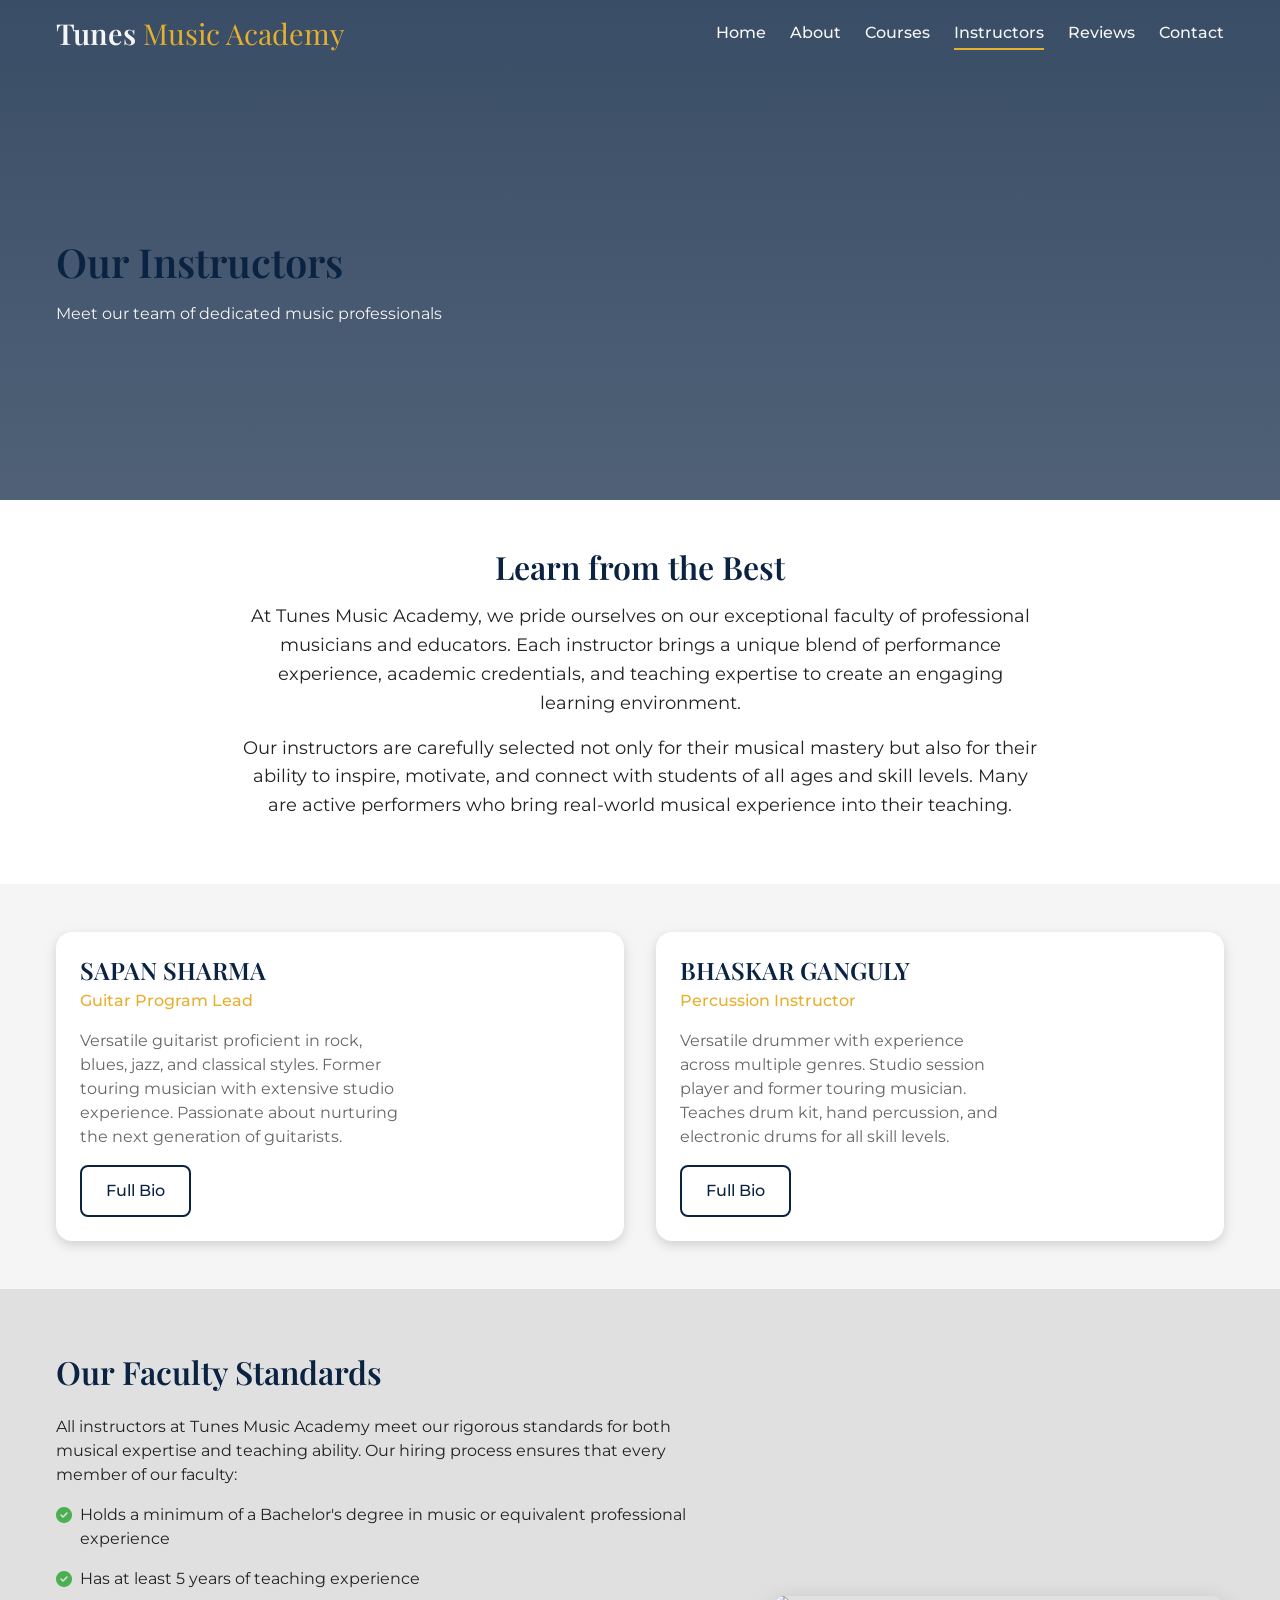
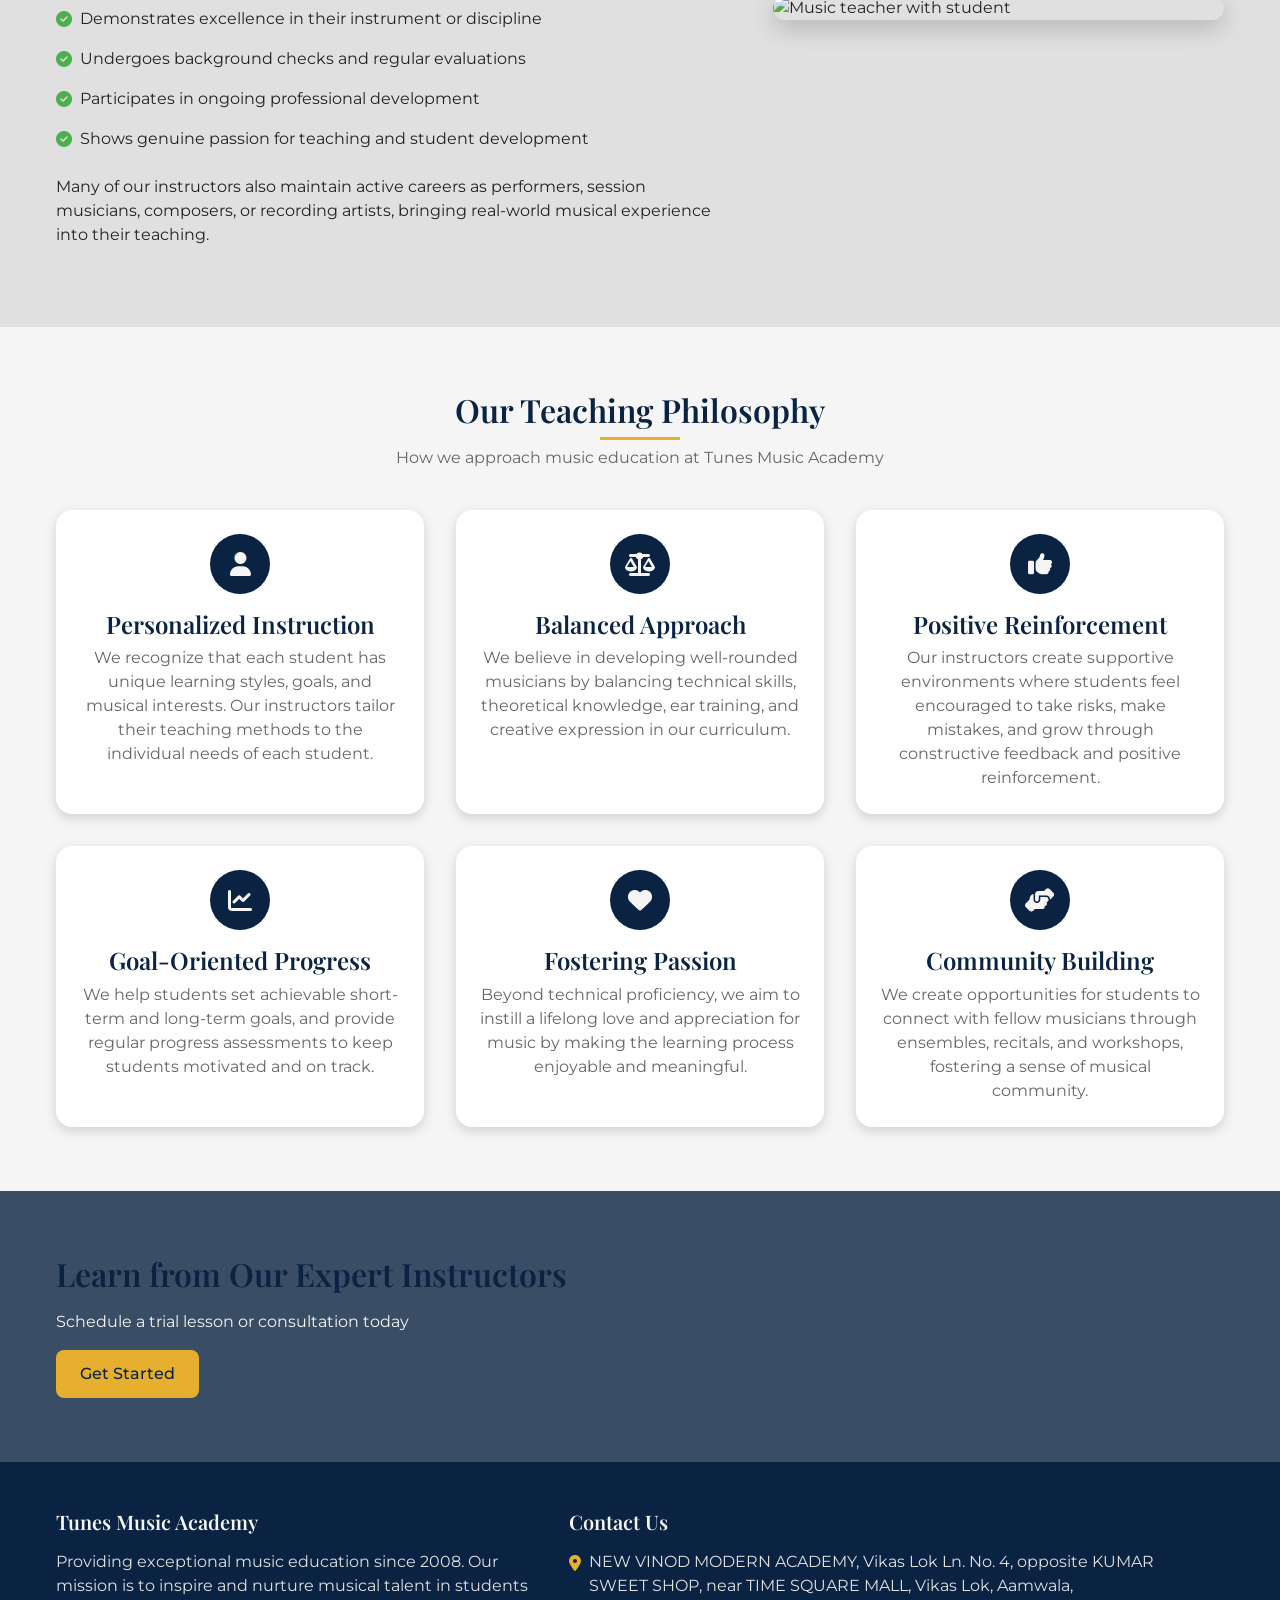
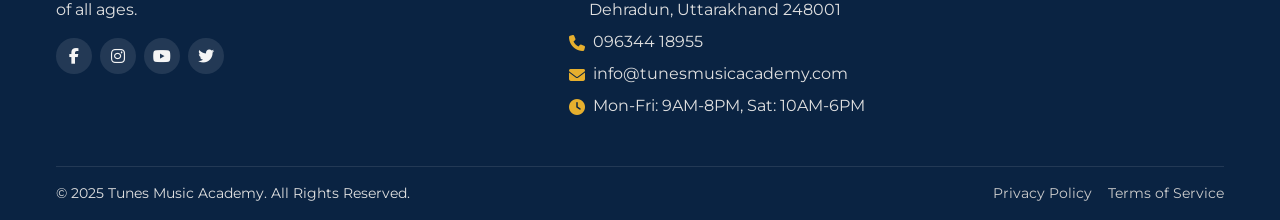
==== instructors.html @ b1704c76 "1st" ====
<!DOCTYPE html>
<html lang="en">
<head>
  <meta charset="UTF-8">
  <meta name="viewport" content="width=device-width, initial-scale=1.0">
  <title>Our Instructors | Tunes Music Academy</title>
  <link rel="stylesheet" href="css/main.css">
  <link rel="stylesheet" href="css/instructors.css">
  <link rel="preconnect" href="https://fonts.googleapis.com">
  <link rel="preconnect" href="https://fonts.gstatic.com" crossorigin>
  <link href="https://fonts.googleapis.com/css2?family=Playfair+Display:wght@400;600;700&family=Montserrat:wght@300;400;500;600&display=swap" rel="stylesheet">
  <link rel="stylesheet" href="https://cdnjs.cloudflare.com/ajax/libs/font-awesome/6.4.0/css/all.min.css">
</head>
<body>
  <header id="main-header">
    <div class="container">
      <div class="logo">
        <a href="index.html">
          <h1>Tunes <span>Music Academy</span></h1>
        </a>
      </div>
      <nav>
        <ul class="nav-links">
          <li><a href="index.html">Home</a></li>
          <li><a href="about.html">About</a></li>
          <li><a href="courses.html">Courses</a></li>
          <li><a href="instructors.html" class="active">Instructors</a></li>
          <li><a href="reviews.html">Reviews</a></li>
          <li><a href="contact.html">Contact</a></li>
        </ul>
        <div class="mobile-nav-toggle">
          <span></span>
          <span></span>
          <span></span>
        </div>
      </nav>
    </div>
  </header>

  <section id="instructors-hero">
    <div class="container">
      <div class="instructors-hero-content">
        <h1>Our <span class="accent">Instructors</span></h1>
        <p>Meet our team of dedicated music professionals</p>
      </div>
    </div>
    <div class="hero-overlay"></div>
  </section>

  <section id="instructor-intro">
    <div class="container">
      <div class="intro-content">
        <h2>Learn from the Best</h2>
        <p>At Tunes Music Academy, we pride ourselves on our exceptional faculty of professional musicians and educators. Each instructor brings a unique blend of performance experience, academic credentials, and teaching expertise to create an engaging learning environment.</p>
        <p>Our instructors are carefully selected not only for their musical mastery but also for their ability to inspire, motivate, and connect with students of all ages and skill levels. Many are active performers who bring real-world musical experience into their teaching.</p>
      </div>
    </div>
  </section>

  
  <section id="instructors-grid">
    <div class="container">
      <div class="instructors-list">
        
        <!-- Guitar Instructors -->
        <div class="instructor-card" data-instrument="guitar">
         

          
          <div class="instructor-info">
            <h3>SAPAN SHARMA</h3>
            <p class="instructor-title">Guitar Program Lead</p>
            
            <p class="instructor-bio">Versatile guitarist proficient in rock, blues, jazz, and classical styles. Former touring musician with extensive studio experience. Passionate about nurturing the next generation of guitarists.</p>
            <a href="#" class="btn btn-outline instructor-details-btn" data-instructor="jake-thompson">Full Bio</a>
          </div>
        </div>


        <!-- Percussion Instructors -->
        <div class="instructor-card" data-instrument="percussion">
          
            
      
          
          <div class="instructor-info">
            <h3>BHASKAR GANGULY</h3>
            <p class="instructor-title">Percussion Instructor</p>
            
            <p class="instructor-bio">Versatile drummer with experience across multiple genres. Studio session player and former touring musician. Teaches drum kit, hand percussion, and electronic drums for all skill levels.</p>
            <a href="#" class="btn btn-outline instructor-details-btn" data-instructor="marcus-williams">Full Bio</a>
          </div>
        </div>
</div>
    </div>
  </section>
        

  <section id="faculty-qualifications">
    <div class="container">
      <div class="qualifications-content">
        <div class="qualifications-text">
          <h2>Our Faculty Standards</h2>
          <p>All instructors at Tunes Music Academy meet our rigorous standards for both musical expertise and teaching ability. Our hiring process ensures that every member of our faculty:</p>
          <ul class="qualifications-list">
            <li><i class="fas fa-check-circle"></i> Holds a minimum of a Bachelor's degree in music or equivalent professional experience</li>
            <li><i class="fas fa-check-circle"></i> Has at least 5 years of teaching experience</li>
            <li><i class="fas fa-check-circle"></i> Demonstrates excellence in their instrument or discipline</li>
            <li><i class="fas fa-check-circle"></i> Undergoes background checks and regular evaluations</li>
            <li><i class="fas fa-check-circle"></i> Participates in ongoing professional development</li>
            <li><i class="fas fa-check-circle"></i> Shows genuine passion for teaching and student development</li>
          </ul>
          <p>Many of our instructors also maintain active careers as performers, session musicians, composers, or recording artists, bringing real-world musical experience into their teaching.</p>
        </div>
        <div class="qualifications-image">
          <img src="https://images.pexels.com/photos/7097455/pexels-photo-7097455.jpeg" alt="Music teacher with student">
        </div>
      </div>
    </div>
  </section>

  <section id="teaching-philosophy">
    <div class="container">
      <div class="section-header">
        <h2>Our Teaching Philosophy</h2>
        <p>How we approach music education at Tunes Music Academy</p>
      </div>
      <div class="philosophy-grid">
        <div class="philosophy-item">
          <div class="philosophy-icon">
            <i class="fas fa-user"></i>
          </div>
          <h3>Personalized Instruction</h3>
          <p>We recognize that each student has unique learning styles, goals, and musical interests. Our instructors tailor their teaching methods to the individual needs of each student.</p>
        </div>
        <div class="philosophy-item">
          <div class="philosophy-icon">
            <i class="fas fa-balance-scale"></i>
          </div>
          <h3>Balanced Approach</h3>
          <p>We believe in developing well-rounded musicians by balancing technical skills, theoretical knowledge, ear training, and creative expression in our curriculum.</p>
        </div>
        <div class="philosophy-item">
          <div class="philosophy-icon">
            <i class="fas fa-thumbs-up"></i>
          </div>
          <h3>Positive Reinforcement</h3>
          <p>Our instructors create supportive environments where students feel encouraged to take risks, make mistakes, and grow through constructive feedback and positive reinforcement.</p>
        </div>
        <div class="philosophy-item">
          <div class="philosophy-icon">
            <i class="fas fa-chart-line"></i>
          </div>
          <h3>Goal-Oriented Progress</h3>
          <p>We help students set achievable short-term and long-term goals, and provide regular progress assessments to keep students motivated and on track.</p>
        </div>
        <div class="philosophy-item">
          <div class="philosophy-icon">
            <i class="fas fa-heart"></i>
          </div>
          <h3>Fostering Passion</h3>
          <p>Beyond technical proficiency, we aim to instill a lifelong love and appreciation for music by making the learning process enjoyable and meaningful.</p>
        </div>
        <div class="philosophy-item">
          <div class="philosophy-icon">
            <i class="fas fa-hands-helping"></i>
          </div>
          <h3>Community Building</h3>
          <p>We create opportunities for students to connect with fellow musicians through ensembles, recitals, and workshops, fostering a sense of musical community.</p>
        </div>
      </div>
    </div>
  </section>

  <section id="instructor-cta" class="parallax">
    <div class="container">
      <div class="cta-content">
        <h2>Learn from Our Expert Instructors</h2>
        <p>Schedule a trial lesson or consultation today</p>
        <a href="contact.html" class="btn btn-primary">Get Started</a>
      </div>
    </div>
  </section>

  <div id="instructor-bio-modal" class="modal-hidden">
    <div class="modal instructor-modal">
      <div class="modal-header">
        <h3 id="modal-instructor-name"></h3>
        <button class="close-modal">&times;</button>
      </div>
      <div class="modal-body">
        <div class="modal-instructor-image">
          <img id="modal-instructor-img" src="" alt="Instructor">
        </div>
        <div class="modal-instructor-info">
          <div class="modal-instructor-title" id="modal-instructor-title"></div>
          <div class="modal-instructor-credentials" id="modal-instructor-credentials"></div>
          
          <div class="modal-instructor-bio-full">
            <h4>About</h4>
            <div id="modal-instructor-bio"></div>
          </div>
          
          <div class="modal-instructor-specialties">
            <h4>Teaching Specialties</h4>
            <ul id="modal-instructor-specialties"></ul>
          </div>
          
          <div class="modal-instructor-education">
            <h4>Education & Background</h4>
            <ul id="modal-instructor-education"></ul>
          </div>
          
          <div class="modal-instructor-achievements">
            <h4>Notable Achievements</h4>
            <ul id="modal-instructor-achievements"></ul>
          </div>
          
          <a href="contact.html" class="btn btn-primary btn-block">Schedule a Lesson</a>
        </div>
      </div>
    </div>
  </div>

  <footer>
    <div class="container">
      <div class="footer-grid">
        <div class="footer-about">
          <h3>Tunes Music Academy</h3>
          <p>Providing exceptional music education since 2008. Our mission is to inspire and nurture musical talent in students of all ages.</p>
          <div class="social-links">
            <a href="#"><i class="fab fa-facebook-f"></i></a>
            <a href="#"><i class="fab fa-instagram"></i></a>
            <a href="#"><i class="fab fa-youtube"></i></a>
            <a href="#"><i class="fab fa-twitter"></i></a>
          </div>
        </div>
        
        <div class="footer-contact">
          <h3>Contact Us</h3>
          <ul>
            <li><i class="fas fa-map-marker-alt"></i> NEW VINOD MODERN ACADEMY, Vikas Lok Ln. No. 4, opposite KUMAR SWEET SHOP, near TIME SQUARE MALL, Vikas Lok, Aamwala, Dehradun, Uttarakhand 248001</li>
            <li><i class="fas fa-phone"></i> 096344 18955</li>
            <li><i class="fas fa-envelope"></i> info@tunesmusicacademy.com</li>
            <li><i class="fas fa-clock"></i> Mon-Fri: 9AM-8PM, Sat: 10AM-6PM</li>
          </ul>
        </div>
      </div>
      <div class="footer-bottom">
        <p>&copy; 2025 Tunes Music Academy. All Rights Reserved.</p>
        <div class="footer-bottom-links">
          <a href="#">Privacy Policy</a>
          <a href="#">Terms of Service</a>
        </div>
      </div>
    </div>
  </footer>

  <script src="js/main.js"></script>
  <script src="js/instructors.js"></script>
</body>
</html>
---- css/main.css ----
/* Main CSS File for Tunes Music Academy */

/* Reset and Base Styles */
:root {
  /* Color System */
  --color-primary: #0A2342; /* Deep Navy */
  --color-primary-light: #1C3D69;
  --color-primary-dark: #05152A;
  
  --color-secondary: #E6AF2E; /* Gold */
  --color-secondary-light: #F8D57E;
  --color-secondary-dark: #C99422;
  
  --color-accent: #CA3C25; /* Rust Red */
  --color-accent-light: #E65C47;
  --color-accent-dark: #A42E1C;
  
  --color-success: #4CAF50; /* Green */
  --color-success-light: #7BC67E;
  --color-success-dark: #3B8C3E;
  
  --color-warning: #FF9800; /* Orange */
  --color-warning-light: #FFB547;
  --color-warning-dark: #C77700;
  
  --color-error: #F44336; /* Red */
  --color-error-light: #FF7961;
  --color-error-dark: #C62828;
  
  --color-neutral-100: #F5F5F5; /* Light Cream */
  --color-neutral-200: #E0E0E0;
  --color-neutral-300: #CCCCCC;
  --color-neutral-400: #AAAAAA;
  --color-neutral-500: #808080;
  --color-neutral-600: #666666;
  --color-neutral-700: #444444;
  --color-neutral-800: #222222;
  --color-neutral-900: #111111;

  /* Typography */
  --font-heading: 'Playfair Display', serif;
  --font-body: 'Montserrat', sans-serif;
  
  /* Spacing (8px grid) */
  --space-1: 0.5rem;    /* 8px */
  --space-2: 1rem;      /* 16px */
  --space-3: 1.5rem;    /* 24px */
  --space-4: 2rem;      /* 32px */
  --space-5: 2.5rem;    /* 40px */
  --space-6: 3rem;      /* 48px */
  --space-8: 4rem;      /* 64px */
  --space-10: 5rem;     /* 80px */
  --space-12: 6rem;     /* 96px */
  
  /* Other variables */
  --border-radius-sm: 4px;
  --border-radius-md: 8px;
  --border-radius-lg: 16px;
  --border-radius-xl: 24px;
  
  --box-shadow-sm: 0 2px 8px rgba(0, 0, 0, 0.1);
  --box-shadow-md: 0 4px 12px rgba(0, 0, 0, 0.15);
  --box-shadow-lg: 0 8px 24px rgba(0, 0, 0, 0.2);
  
  --transition-fast: 0.2s ease;
  --transition-normal: 0.3s ease;
  --transition-slow: 0.5s ease;
  
  /* Container widths */
  --container-max-width: 1200px;
  --container-padding: var(--space-2);
}

* {
  margin: 0;
  padding: 0;
  box-sizing: border-box;
}

html {
  font-size: 16px;
  scroll-behavior: smooth;
}

body {
  font-family: var(--font-body);
  line-height: 1.5;
  color: var(--color-neutral-800);
  background-color: var(--color-neutral-100);
  overflow-x: hidden;
}

h1, h2, h3, h4, h5, h6 {
  font-family: var(--font-heading);
  font-weight: 600;
  line-height: 1.2;
  margin-bottom: var(--space-2);
  color: var(--color-primary);
}

h1 {
  font-size: 2.5rem;
}

h2 {
  font-size: 2rem;
}

h3 {
  font-size: 1.5rem;
}

p {
  margin-bottom: var(--space-2);
}

a {
  color: var(--color-primary);
  text-decoration: none;
  transition: var(--transition-fast);
}

a:hover {
  color: var(--color-secondary);
}

ul, ol {
  margin-bottom: var(--space-2);
  margin-left: var(--space-3);
}

img {
  max-width: 100%;
  height: auto;
  display: block;
}

.container {
  width: 100%;
  max-width: var(--container-max-width);
  margin: 0 auto;
  padding: 0 var(--container-padding);
}

.section-header {
  text-align: center;
  margin-bottom: var(--space-5);
}

.section-header h2 {
  position: relative;
  display: inline-block;
  margin-bottom: var(--space-2);
}

.section-header h2::after {
  content: '';
  position: absolute;
  bottom: -10px;
  left: 50%;
  transform: translateX(-50%);
  width: 80px;
  height: 3px;
  background: var(--color-secondary);
}

.section-header p {
  color: var(--color-neutral-600);
  max-width: 700px;
  margin: 0 auto;
}

/* Header & Navigation */
#main-header {
  position: fixed;
  top: 0;
  left: 0;
  width: 100%;
  z-index: 1000;
  background-color: transparent;
  transition: var(--transition-normal);
  padding: var(--space-2) 0;
}

#main-header.scrolled {
  background-color: var(--color-primary);
  box-shadow: var(--box-shadow-md);
  padding: var(--space-1) 0;
}

#main-header .container {
  display: flex;
  justify-content: space-between;
  align-items: center;
}

.logo h1 {
  font-size: 1.8rem;
  margin-bottom: 0;
  color: var(--color-neutral-100);
}

.logo h1 span {
  font-weight: 300;
  color: var(--color-secondary);
}

.nav-links {
  display: flex;
  gap: var(--space-3);
  list-style: none;
  margin: 0;
}

.nav-links a {
  color: var(--color-neutral-100);
  font-weight: 500;
  padding: var(--space-1) 0;
  position: relative;
}

.nav-links a::after {
  content: '';
  position: absolute;
  bottom: 0;
  left: 0;
  width: 0;
  height: 2px;
  background-color: var(--color-secondary);
  transition: var(--transition-fast);
}

.nav-links a:hover::after,
.nav-links a.active::after {
  width: 100%;
}

.mobile-nav-toggle {
  display: none;
  flex-direction: column;
  gap: 6px;
  cursor: pointer;
}

.mobile-nav-toggle span {
  display: block;
  width: 30px;
  height: 3px;
  background-color: var(--color-neutral-100);
  transition: var(--transition-fast);
}

/* Buttons */
.btn {
  display: inline-block;
  padding: 0.75rem 1.5rem;
  border-radius: var(--border-radius-md);
  font-weight: 500;
  text-align: center;
  cursor: pointer;
  transition: var(--transition-fast);
  border: none;
  font-family: var(--font-body);
}

.btn-primary {
  background-color: var(--color-secondary);
  color: var(--color-primary);
}

.btn-primary:hover {
  background-color: var(--color-secondary-dark);
  color: var(--color-primary);
  transform: translateY(-2px);
}

.btn-secondary {
  background-color: transparent;
  color: var(--color-neutral-100);
  border: 2px solid var(--color-neutral-100);
}

.btn-secondary:hover {
  background-color: var(--color-neutral-100);
  color: var(--color-primary);
  transform: translateY(-2px);
}

.btn-outline {
  background-color: transparent;
  color: var(--color-primary);
  border: 2px solid var(--color-primary);
}

.btn-outline:hover {
  background-color: var(--color-primary);
  color: var(--color-neutral-100);
}

.btn-block {
  display: block;
  width: 100%;
}

/* Hero Sections */
[id$="-hero"] {
  position: relative;
  height: 500px;
  display: flex;
  align-items: center;
  background-size: cover;
  background-position: center;
  color: var(--color-neutral-100);
  margin-top: 0;
  padding-top: 80px;
}

#hero {
  height: 100%;
  background-image: url('https://images.unsplash.com/photo-1445375011782-2384686778a0?q=80&w=2070&auto=format&fit=crop&ixlib=rb-4.0.3&ixid=M3wxMjA3fDB8MHxwaG90by1wYWdlfHx8fGVufDB8fHx8fA%3D%3D.jpg');
  position: relative;
  z-index: 1;
}

#about-hero {
  background-image: url('https://images.pexels.com/photos/1021142/pexels-photo-1021142.jpeg');
}

#courses-hero {
  background-image: url('https://images.pexels.com/photos/1246437/pexels-photo-1246437.jpeg');
}

#instructors-hero {
  background-image: url('https://images.pexels.com/photos/8412353/pexels-photo-8412353.jpeg');
}

#reviews-hero {
  background-image: url('https://images.pexels.com/photos/2531728/pexels-photo-2531728.jpeg');
}

#contact-hero {
  background-image: url('https://images.pexels.com/photos/2426085/pexels-photo-2426085.jpeg');
}

.hero-overlay {
  position: absolute;
  top: 0;
  left: 0;
  width: 200%;
  height: 100%;
  background: linear-gradient(rgba(10, 35, 66, 0.8), rgba(10, 35, 66, 0.7));
  z-index: -1;
}

[id$="-hero"] .container {
  position: relative;
  z-index: 2;
}

[id$="-hero-content"] h1 {
  font-size: 3.5rem;
  color: var(--color-neutral-100);
  margin-bottom: var(--space-2);
}

[id$="-hero-content"] p {
  font-size: 1.25rem;
  max-width: 600px;
  margin-bottom: var(--space-3);
}

[id$="-hero-content"] .accent {
  color: var(--color-secondary);
}

.cta-buttons {
  display: flex;
  gap: var(--space-2);
  margin-top: var(--space-3);
}

/* Animation for text highlight */
.animated-text .accent {
  position: relative;
  display: inline-block;
}

.animated-text .accent::after {
  content: '';
  position: absolute;
  bottom: 0;
  left: 0;
  width: 100%;
  height: 30%;
  background-color: rgba(230, 175, 46, 0.3);
  z-index: -1;
  transform-origin: bottom;
  animation: highlight 1.5s ease-out forwards;
}

@keyframes highlight {
  0% {
    transform: scaleY(0);
  }
  100% {
    transform: scaleY(1);
  }
}

/* Parallax Sections */
.parallax {
  background-attachment: fixed;
  background-position: center;
  background-repeat: no-repeat;
  background-size: cover;
  position: relative;
  color: var(--color-neutral-100);
  padding: var(--space-8) 0;
}

.parallax::before {
  content: '';
  position: absolute;
  top: 0;
  left: 0;
  width: 100%;
  height: 100%;
  background: linear-gradient(rgba(10, 35, 66, 0.8), rgba(10, 35, 66, 0.8));
  z-index: 1;
}

.parallax .container {
  position: relative;
  z-index: 2;
}

#stats {
  background-image: url('https://images.pexels.com/photos/164835/pexels-photo-164835.jpeg');
}

#cta, 
#registration-cta,
#contact-cta,
#reviews-cta,
#instructor-cta {
  background-image: url('https://images.pexels.com/photos/1626481/pexels-photo-1626481.jpeg');
}

/* Footer */
footer {
  background-color: var(--color-primary);
  color: var(--color-neutral-200);
  padding: var(--space-6) 0 var(--space-2);
}

.footer-grid {
  display: grid;
  grid-template-columns: auto auto auto auto;
  gap: var(--space-4);
  margin-bottom: var(--space-5);
}

.footer-about h3,
.footer-links h3,
.footer-courses h3,
.footer-contact h3 {
  color: var(--color-neutral-100);
  margin-bottom: var(--space-2);
  font-size: 1.25rem;
}

.social-links {
  display: flex;
  gap: var(--space-1);
  margin-top: var(--space-2);
}

.social-links a {
  display: inline-flex;
  align-items: center;
  justify-content: center;
  width: 36px;
  height: 36px;
  border-radius: 50%;
  background-color: rgba(255, 255, 255, 0.1);
  color: var(--color-neutral-100);
  transition: var(--transition-fast);
}

.social-links a:hover {
  background-color: var(--color-secondary);
  color: var(--color-primary);
  transform: translateY(-3px);
}

.footer-links ul,
.footer-courses ul,
.footer-contact ul {
  list-style: none;
  margin: 0;
}

.footer-links li,
.footer-courses li {
  margin-bottom: var(--space-1);
}

.footer-contact li {
  display: flex;
  align-items: flex-start;
  margin-bottom: var(--space-1);
}

.footer-contact li i {
  margin-right: var(--space-1);
  margin-top: 5px;
  color: var(--color-secondary);
}

.footer-bottom {
  padding-top: var(--space-2);
  border-top: 1px solid rgba(255, 255, 255, 0.1);
  display: flex;
  justify-content: space-between;
  align-items: center;
  font-size: 0.875rem;
}

.footer-bottom p {
  margin-bottom: 0;
}

.footer-bottom-links {
  display: flex;
  gap: var(--space-2);
}

.footer-bottom-links a {
  color: var(--color-neutral-300);
}

.footer-bottom-links a:hover {
  color: var(--color-secondary);
}

/* Modals */
.modal-hidden {
  display: none;
  position: fixed;
  top: 0;
  left: 0;
  width: 100%;
  height: 100%;
  background-color: rgba(0, 0, 0, 0.7);
  z-index: 2000;
  justify-content: center;
  align-items: center;
  opacity: 0;
  transition: opacity var(--transition-normal);
}

.modal-visible {
  display: flex;
  opacity: 1;
}

.modal {
  background-color: var(--color-neutral-100);
  border-radius: var(--border-radius-lg);
  width: 90%;
  max-width: 600px;
  max-height: 90vh;
  overflow-y: auto;
  box-shadow: var(--box-shadow-lg);
  animation: modalIn 0.3s ease-out;
}

@keyframes modalIn {
  from {
    transform: translateY(50px);
    opacity: 0;
  }
  to {
    transform: translateY(0);
    opacity: 1;
  }
}

.modal-header {
  padding: var(--space-2);
  background-color: var(--color-primary);
  display: flex;
  justify-content: space-between;
  align-items: center;
  position: sticky;
  top: 0;
  z-index: 10;
}

.modal-header h3 {
  color: var(--color-neutral-100);
  margin-bottom: 0;
}

.close-modal {
  background: none;
  border: none;
  color: var(--color-neutral-100);
  font-size: 1.5rem;
  cursor: pointer;
  padding: 0;
  line-height: 1;
}

.modal-body {
  padding: var(--space-3);
}

/* Forms */
.form-group {
  margin-bottom: var(--space-3);
}

.form-group label {
  display: block;
  margin-bottom: var(--space-1);
  font-weight: 500;
}

.form-group input,
.form-group select,
.form-group textarea {
  width: 100%;
  padding: 0.75rem;
  border: 1px solid var(--color-neutral-300);
  border-radius: var(--border-radius-md);
  font-family: var(--font-body);
  transition: var(--transition-fast);
}

.form-group input:focus,
.form-group select:focus,
.form-group textarea:focus {
  outline: none;
  border-color: var(--color-primary);
  box-shadow: 0 0 0 2px rgba(10, 35, 66, 0.1);
}

.form-group textarea {
  resize: vertical;
  min-height: 100px;
}

.checkbox-group {
  display: flex;
  align-items: flex-start;
  gap: var(--space-1);
}

.checkbox-group input {
  width: auto;
  margin-top: 5px;
}

.checkbox-group label {
  margin-bottom: 0;
  font-weight: 400;
}

.error-message {
  color: var(--color-error);
  font-size: 0.875rem;
  margin-top: 0.25rem;
  display: none;
}

.form-success {
  text-align: center;
  padding: var(--space-3);
}

.form-success i {
  font-size: 3rem;
  color: var(--color-success);
  margin-bottom: var(--space-2);
}

.form-success h3 {
  margin-bottom: var(--space-1);
}

.hidden {
  display: none;
}

/* Stats Counter */
.stats-grid {
  display: grid;
  grid-template-columns: repeat(4, 1fr);
  gap: var(--space-2);
  text-align: center;
}

.stat-item {
  padding: var(--space-3);
}

.stat-number {
  font-size: 2.5rem;
  font-weight: 700;
  color: var(--color-secondary);
  margin-bottom: var(--space-1);
  font-family: var(--font-heading);
}

.stat-text {
  font-size: 1.125rem;
  color: var(--color-neutral-100);
}

/* Responsive Styles */
@media (max-width: 1024px) {
  h1 {
    font-size: 2.25rem;
  }
  
  h2 {
    font-size: 1.75rem;
  }
  
  [id$="-hero-content"] h1 {
    font-size: 3rem;
  }
  
  .footer-grid {
    grid-template-columns: 1fr 1fr;
    gap: var(--space-3) var(--space-4);
  }
}

@media (max-width: 768px) {
  :root {
    --container-padding: var(--space-2);
  }
  
  .nav-links {
    position: fixed;
    top: 0;
    right: -100%;
    width: 70%;
    height: 100vh;
    flex-direction: column;
    background-color: var(--color-primary);
    padding: var(--space-6) var(--space-3);
    transition: var(--transition-normal);
    z-index: 1001;
    box-shadow: var(--box-shadow-lg);
  }
  
  .nav-links.active {
    right: 0;
  }
  
  .mobile-nav-toggle {
    display: flex;
    z-index: 1002;
  }
  
  .mobile-nav-toggle.active span:nth-child(1) {
    transform: rotate(45deg) translate(5px, 6px);
  }
  
  .mobile-nav-toggle.active span:nth-child(2) {
    opacity: 0;
  }
  
  .mobile-nav-toggle.active span:nth-child(3) {
    transform: rotate(-45deg) translate(7px, -8px);
  }
  
  .stats-grid {
    grid-template-columns: repeat(2, 1fr);
    gap: var(--space-3);
  }
  
  [id$="-hero"] {
    height: 400px;
  }
  
  #hero {
    height: 80vh;
  }
  
  [id$="-hero-content"] h1 {
    font-size: 2.5rem;
  }
  
  .footer-grid {
    grid-template-columns: 1fr;
    gap: var(--space-4);
  }
  
  .footer-bottom {
    flex-direction: column;
    gap: var(--space-2);
    text-align: center;
  }
}

@media (max-width: 480px) {
  .cta-buttons {
    flex-direction: column;
    gap: var(--space-2);
  }
  
  .stats-grid {
    grid-template-columns: 1fr;
  }
  
  [id$="-hero-content"] h1 {
    font-size: 2rem;
  }
  
  [id$="-hero-content"] p {
    font-size: 1rem;
  }
  
  .btn {
    padding: 0.6rem 1rem;
    font-size: 0.9rem;
  }
}
---- css/instructors.css ----
/* Instructors Page Specific Styles */

/* Instructor Intro Section */
#instructor-intro {
  padding: var(--space-6) 0;
  background-color: #fff;
}

.intro-content {
  max-width: 800px;
  margin: 0 auto;
  text-align: center;
}

.intro-content h2 {
  margin-bottom: var(--space-2);
}

.intro-content p {
  font-size: 1.125rem;
  line-height: 1.6;
}

/* Instructor Filters Section */
#instructor-filters {
  padding: var(--space-3) 0;
  background-color: var(--color-neutral-200);
  position: sticky;
  top: 80px;
  z-index: 100;
}

.filter-container {
  display: flex;
  align-items: center;
  gap: var(--space-3);
}

.filter-group {
  display: flex;
  flex-direction: column;
  min-width: 200px;
}

.filter-group label {
  font-size: 0.875rem;
  font-weight: 500;
  margin-bottom: 0.25rem;
}

.filter-group select {
  padding: 0.5rem 0.75rem;
  border: 1px solid var(--color-neutral-300);
  border-radius: var(--border-radius-md);
  background-color: #fff;
  font-family: var(--font-body);
}

#reset-filters {
  align-self: flex-end;
  padding: 0.5rem 0.75rem;
  margin-top: 1.5rem;
}

/* Instructors Grid Section */
#instructors-grid {
  padding: var(--space-6) 0;
}

.instructors-list {
  display: grid;
  grid-template-columns: repeat(2, 1fr);
  gap: var(--space-4);
}

.instructor-card {
  display: flex;
  background-color: #fff;
  border-radius: var(--border-radius-lg);
  overflow: hidden;
  box-shadow: var(--box-shadow-md);
  transition: var(--transition-normal);
}

.instructor-card:hover {
  transform: translateY(-5px);
  box-shadow: var(--box-shadow-lg);
}

.instructor-image {
  width: 35%;
  position: relative;
  overflow: hidden;
}

.instructor-image img {
  width: 100%;
  height: 100%;
  object-fit: cover;
  transition: transform var(--transition-slow);
}

.instructor-card:hover .instructor-image img {
  transform: scale(1.05);
}

.instructor-social {
  position: absolute;
  bottom: 0;
  left: 0;
  width: 100%;
  display: flex;
  justify-content: center;
  padding: var(--space-1);
  background: linear-gradient(transparent, rgba(10, 35, 66, 0.8));
  transform: translateY(100%);
  transition: var(--transition-normal);
}

.instructor-card:hover .instructor-social {
  transform: translateY(0);
}

.instructor-social a {
  display: inline-flex;
  align-items: center;
  justify-content: center;
  width: 32px;
  height: 32px;
  border-radius: 50%;
  background-color: var(--color-neutral-100);
  color: var(--color-primary);
  margin: 0 4px;
  transition: var(--transition-fast);
}

.instructor-social a:hover {
  background-color: var(--color-secondary);
  color: var(--color-primary);
}

.instructor-info {
  width: 65%;
  padding: var(--space-3);
}

.instructor-info h3 {
  margin-bottom: 0.25rem;
}

.instructor-title {
  color: var(--color-secondary);
  font-weight: 500;
  margin-bottom: var(--space-2);
}

.instructor-credentials {
  background-color: var(--color-neutral-100);
  border-radius: var(--border-radius-md);
  padding: var(--space-1) var(--space-2);
  font-size: 0.875rem;
  margin-bottom: var(--space-2);
}

.instructor-credentials span {
  display: block;
  margin-bottom: 0.25rem;
}

.instructor-credentials span:last-child {
  margin-bottom: 0;
}

.instructor-bio {
  color: var(--color-neutral-600);
  margin-bottom: var(--space-2);
  line-height: 1.5;
}

/* Faculty Qualifications Section */
#faculty-qualifications {
  padding: var(--space-8) 0;
  background-color: var(--color-neutral-200);
}

.qualifications-content {
  display: grid;
  grid-template-columns: 3fr 2fr;
  gap: var(--space-5);
  align-items: center;
}

.qualifications-text h2 {
  margin-bottom: var(--space-3);
}

.qualifications-list {
  list-style: none;
  margin: 0 0 var(--space-3) 0;
}

.qualifications-list li {
  display: flex;
  align-items: flex-start;
  margin-bottom: var(--space-2);
}

.qualifications-list i {
  color: var(--color-success);
  margin-right: 8px;
  margin-top: 4px;
}

.qualifications-image {
  border-radius: var(--border-radius-lg);
  overflow: hidden;
  box-shadow: var(--box-shadow-lg);
}

.qualifications-image img {
  width: 100%;
  height: 100%;
  object-fit: cover;
  transition: transform var(--transition-slow);
}

.qualifications-image:hover img {
  transform: scale(1.03);
}

/* Teaching Philosophy Section */
#teaching-philosophy {
  padding: var(--space-8) 0;
}

.philosophy-grid {
  display: grid;
  grid-template-columns: repeat(3, 1fr);
  gap: var(--space-4);
}

.philosophy-item {
  background-color: #fff;
  border-radius: var(--border-radius-lg);
  padding: var(--space-3);
  text-align: center;
  box-shadow: var(--box-shadow-md);
  transition: var(--transition-normal);
}

.philosophy-item:hover {
  transform: translateY(-5px);
  box-shadow: var(--box-shadow-lg);
}

.philosophy-icon {
  display: inline-flex;
  align-items: center;
  justify-content: center;
  width: 60px;
  height: 60px;
  border-radius: 50%;
  background-color: var(--color-primary);
  color: var(--color-neutral-100);
  font-size: 1.5rem;
  margin-bottom: var(--space-2);
}

.philosophy-item h3 {
  margin-bottom: var(--space-1);
}

.philosophy-item p {
  color: var(--color-neutral-600);
  margin-bottom: 0;
}

/* Instructor Bio Modal */
.instructor-modal {
  max-width: 800px;
}

.modal-instructor-image {
  height: 300px;
  overflow: hidden;
  border-radius: var(--border-radius-md);
  margin-bottom: var(--space-3);
}

.modal-instructor-image img {
  width: 100%;
  height: 100%;
  object-fit: cover;
}

.modal-instructor-title {
  font-size: 1.125rem;
  font-weight: 500;
  color: var(--color-secondary);
  margin-bottom: var(--space-1);
}

.modal-instructor-credentials {
  background-color: var(--color-neutral-100);
  border-radius: var(--border-radius-md);
  padding: var(--space-1) var(--space-2);
  font-size: 0.875rem;
  margin-bottom: var(--space-3);
}

.modal-instructor-bio-full,
.modal-instructor-specialties,
.modal-instructor-education,
.modal-instructor-achievements {
  margin-bottom: var(--space-3);
}

.modal-instructor-specialties ul,
.modal-instructor-education ul,
.modal-instructor-achievements ul {
  margin-left: var(--space-2);
}

/* Responsive Styles */
@media (max-width: 1024px) {
  .instructors-list {
    grid-template-columns: 1fr;
  }
  
  .philosophy-grid {
    grid-template-columns: repeat(2, 1fr);
  }
}

@media (max-width: 768px) {
  .instructor-card {
    flex-direction: column;
  }
  
  .instructor-image,
  .instructor-info {
    width: 100%;
  }
  
  .instructor-image {
    height: 300px;
  }
  
  .instructor-social {
    transform: translateY(0);
  }
  
  .qualifications-content {
    grid-template-columns: 1fr;
    gap: var(--space-3);
  }
  
  .qualifications-image {
    order: -1;
  }
  
  .philosophy-grid {
    grid-template-columns: 1fr;
  }
}

@media (max-width: 480px) {
  .filter-container {
    flex-direction: column;
    align-items: stretch;
  }
  
  .filter-group {
    min-width: 100%;
  }
  
  #reset-filters {
    align-self: flex-start;
    margin-top: var(--space-1);
  }
}
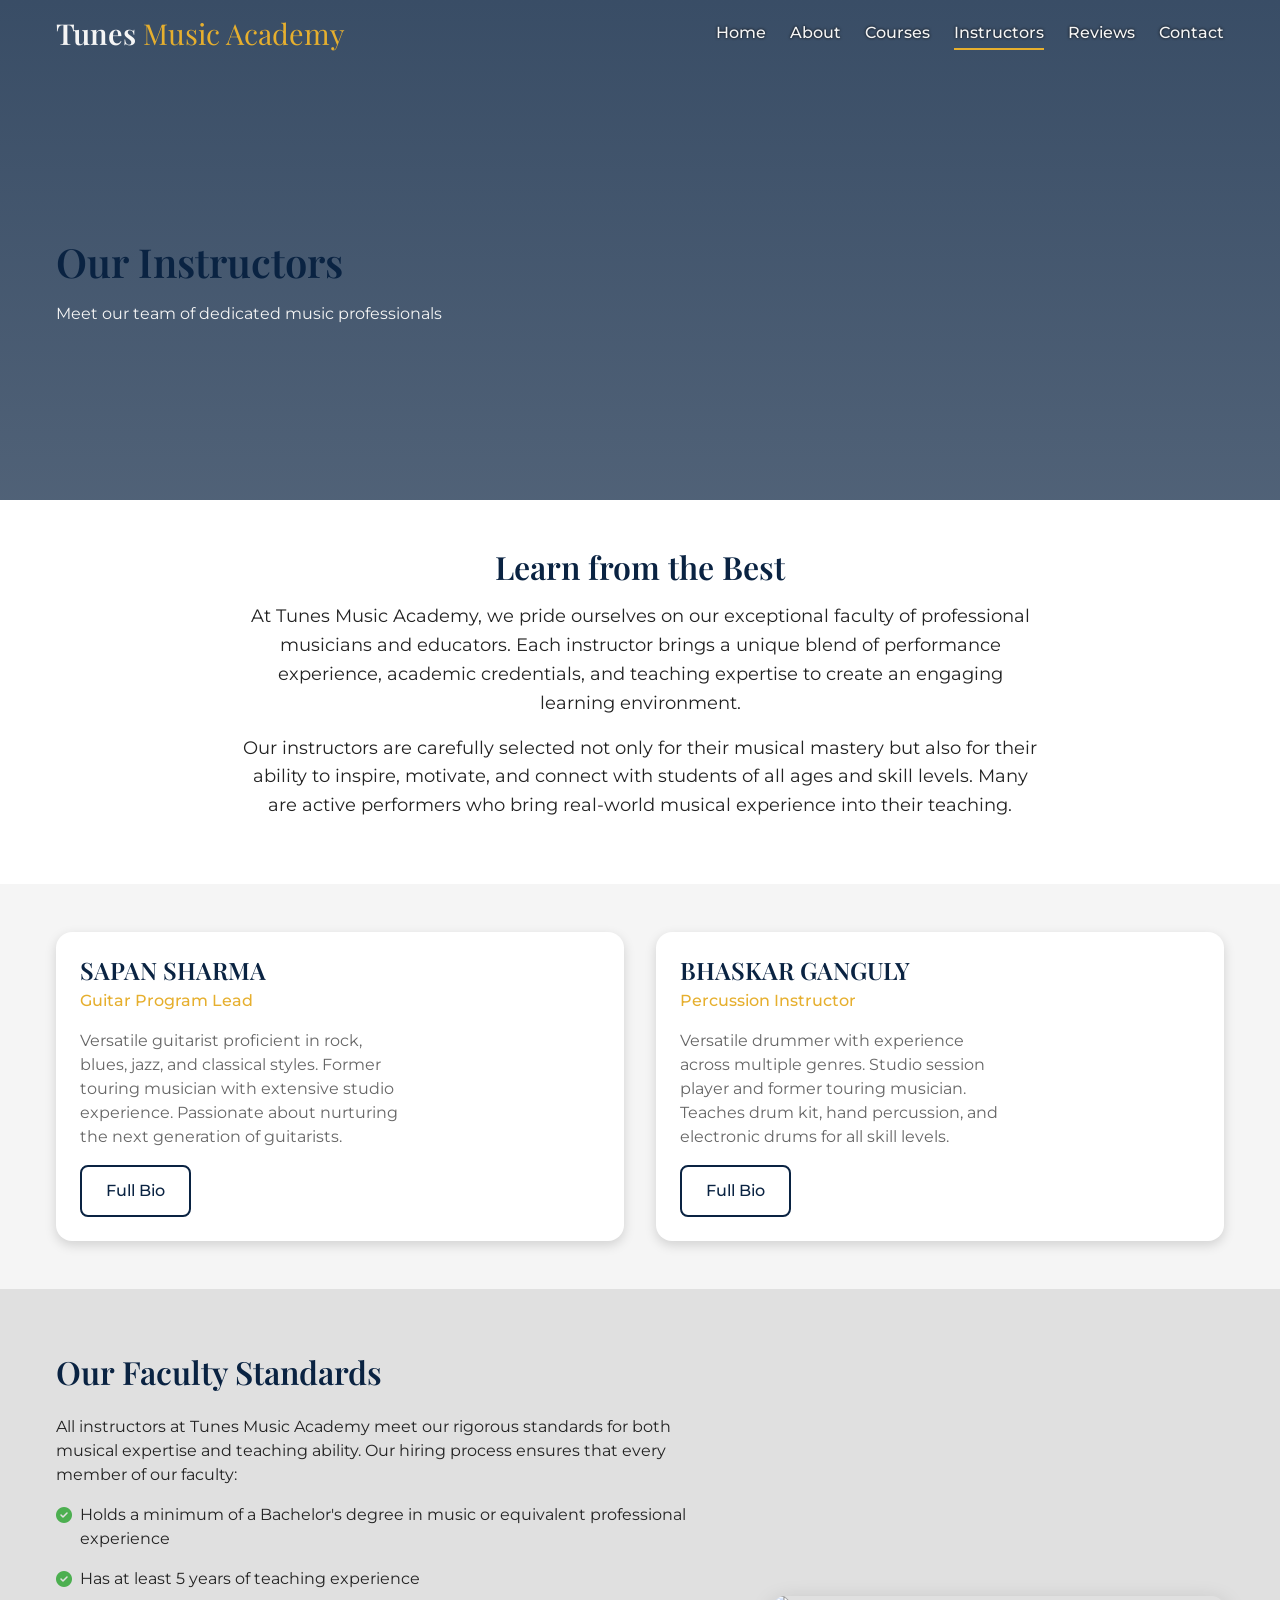
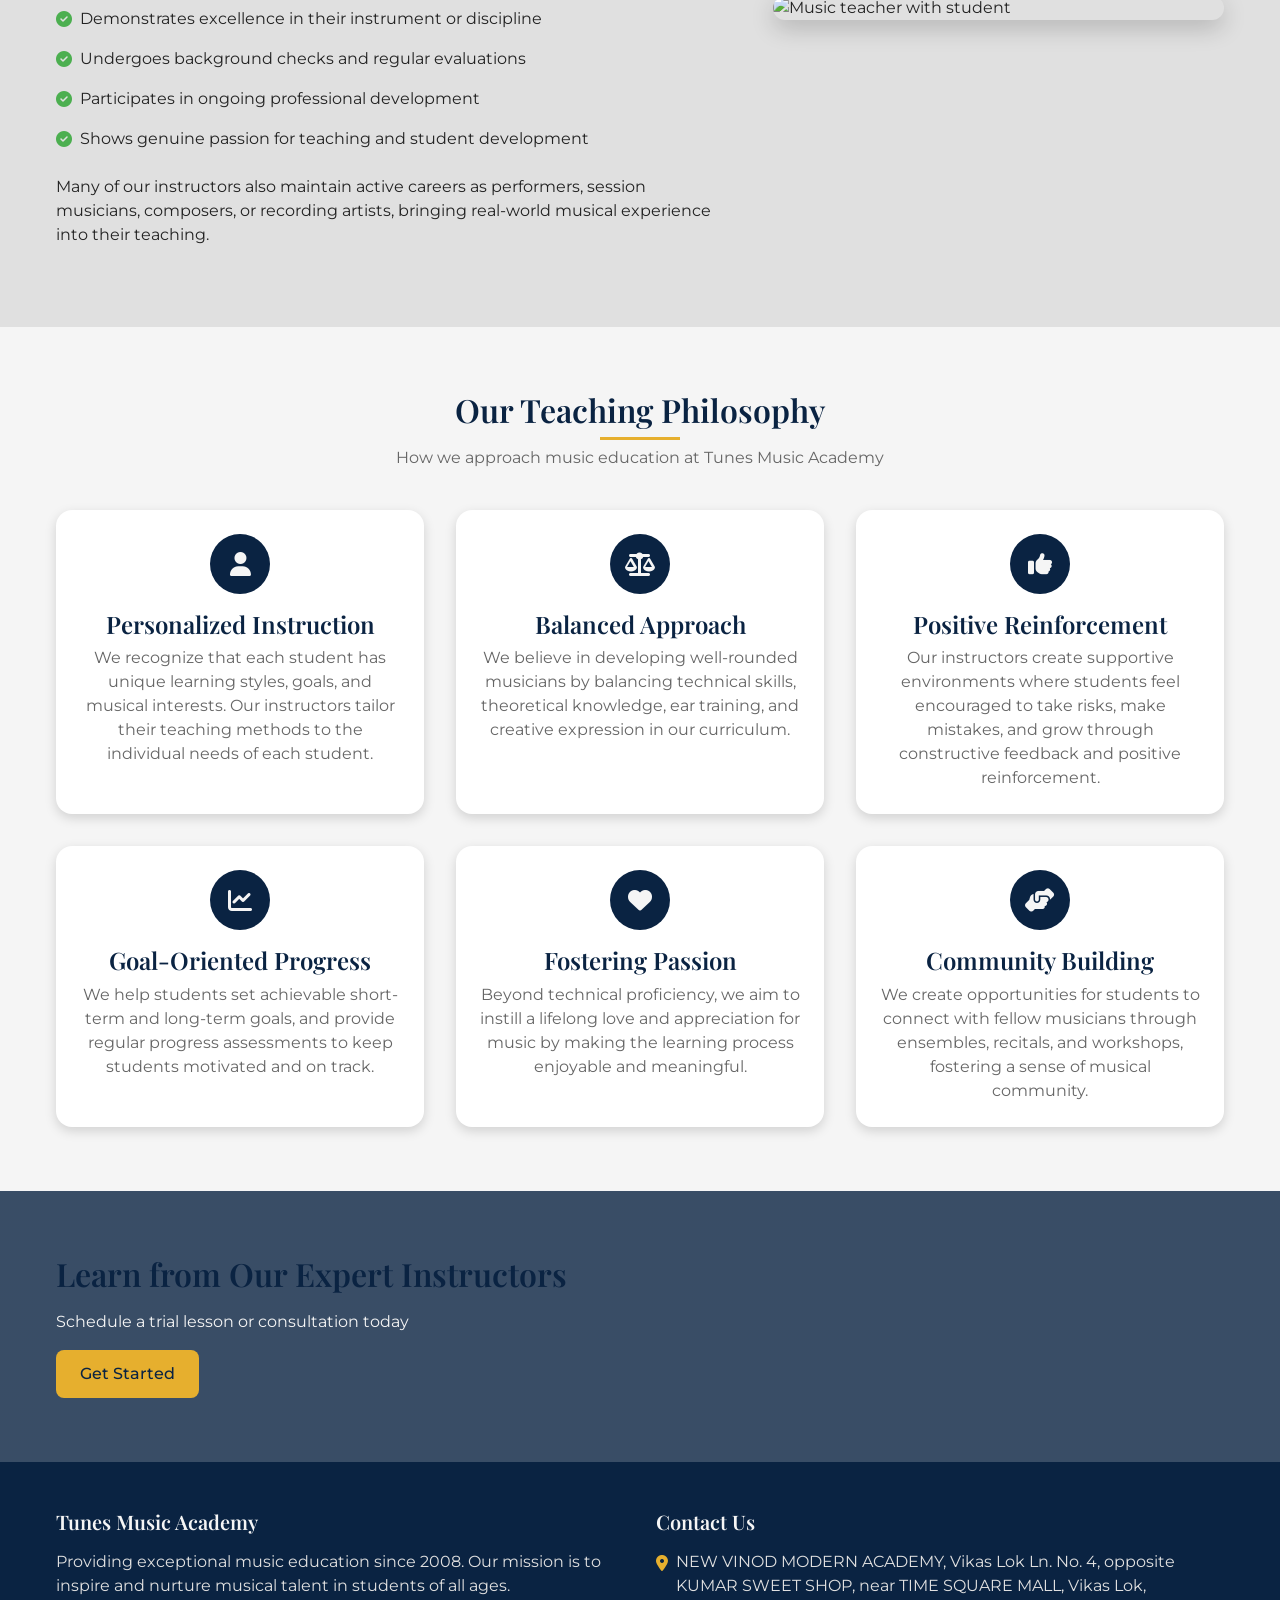
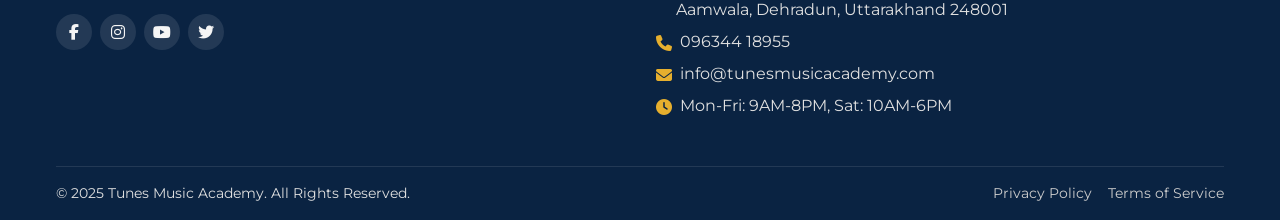
==== commit d50f1f91: "2nd" ====
--- a/instructors.html
+++ b/instructors.html
@@ -189,9 +189,7 @@
         <button class="close-modal">&times;</button>
       </div>
       <div class="modal-body">
-        <div class="modal-instructor-image">
-          <img id="modal-instructor-img" src="" alt="Instructor">
-        </div>
+        
         <div class="modal-instructor-info">
           <div class="modal-instructor-title" id="modal-instructor-title"></div>
           <div class="modal-instructor-credentials" id="modal-instructor-credentials"></div>
@@ -206,15 +204,7 @@
             <ul id="modal-instructor-specialties"></ul>
           </div>
           
-          <div class="modal-instructor-education">
-            <h4>Education & Background</h4>
-            <ul id="modal-instructor-education"></ul>
-          </div>
-          
-          <div class="modal-instructor-achievements">
-            <h4>Notable Achievements</h4>
-            <ul id="modal-instructor-achievements"></ul>
-          </div>
+          
           
           <a href="contact.html" class="btn btn-primary btn-block">Schedule a Lesson</a>
         </div>
--- a/css/main.css
+++ b/css/main.css
@@ -217,6 +217,8 @@
   font-weight: 500;
   padding: var(--space-1) 0;
   position: relative;
+  text-shadow: 0 0 3px rgba(0, 0, 0, 1);
+
 }
 
 .nav-links a::after {
@@ -303,6 +305,7 @@
 }
 
 /* Hero Sections */
+
 [id$="-hero"] {
   position: relative;
   height: 500px;
@@ -352,21 +355,23 @@
   z-index: -1;
 }
 
-[id$="-hero"] .container {
-  position: relative;
-  z-index: 2;
-}
-
-[id$="-hero-content"] h1 {
-  font-size: 3.5rem;
-  color: var(--color-neutral-100);
+[id$="-hero"] .hero-content {
+  max-width: 600px;
+  margin: 0 auto;
+  text-align: left;
+}
+
+[id$="-hero"] .hero-content h1 {
+  font-size: 3.8rem;
+  line-height: 1.1;
   margin-bottom: var(--space-2);
-}
-
-[id$="-hero-content"] p {
+  color: var(--color-neutral-100);
+}
+
+[id$="-hero"] .hero-content p {
   font-size: 1.25rem;
-  max-width: 600px;
-  margin-bottom: var(--space-3);
+  margin-bottom: var(--space-4);
+  color: var(--color-neutral-100);
 }
 
 [id$="-hero-content"] .accent {
@@ -455,7 +460,7 @@
 
 .footer-grid {
   display: grid;
-  grid-template-columns: auto auto auto auto;
+  grid-template-columns: 1fr 1fr; 
   gap: var(--space-4);
   margin-bottom: var(--space-5);
 }
